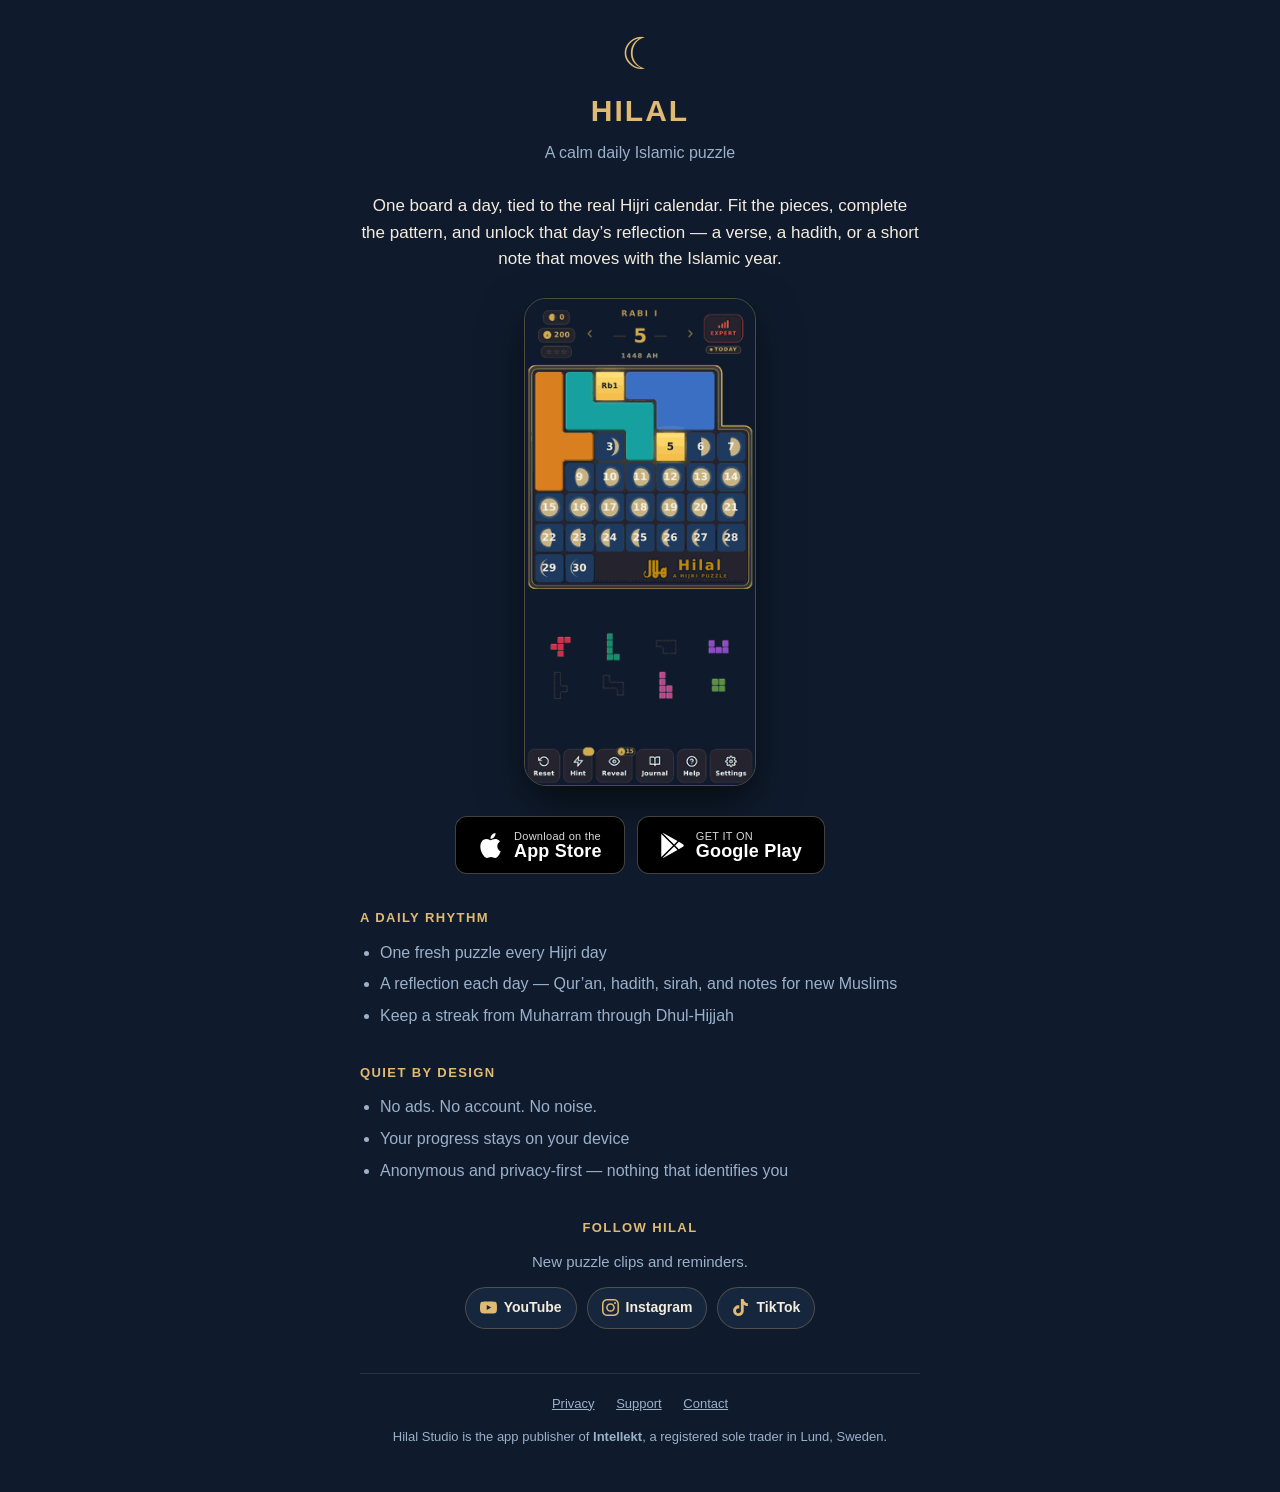
==== index.html @ 3b4bfe6d "analytics: page snippet + tracked short links" ====
<!doctype html>
<!-- Hilal Studio · intro v3 -->
<html lang="en">
<head>
<meta charset="utf-8" />
<meta name="viewport" content="width=device-width, initial-scale=1, viewport-fit=cover" />
<title>Hilal Studio — a calm daily Islamic puzzle</title>
<meta name="description" content="Hilal Studio makes Hilal, a calm daily Hijri-date puzzle. Solve the board, unlock the day's reflection." />
<link rel="canonical" href="https://hilalstudio.github.io/" />
<meta property="og:title" content="Hilal Studio" />
<meta property="og:description" content="Hilal — a calm daily Hijri-date puzzle. Solve the board, unlock the day's reflection." />
<meta property="og:url" content="https://hilalstudio.github.io/" />
<meta property="og:type" content="website" />
<style>
  :root {
    --bg:#0F1B2D; --card:#16263d; --gold:#E0B973;
    --text:#F4ECDD; --dim:#9bb0c9; --line:rgba(224,185,115,.28);
  }
  * { box-sizing:border-box; }
  html,body { margin:0; }
  body {
    background:var(--bg); color:var(--text);
    font-family:-apple-system,BlinkMacSystemFont,"Segoe UI",Roboto,sans-serif;
    -webkit-font-smoothing:antialiased; line-height:1.55;
    display:flex; flex-direction:column; min-height:100vh; padding:32px 20px;
  }
  main { max-width:560px; margin:0 auto; width:100%; flex:1; }

  header { text-align:center; margin-bottom:28px; }
  .moon { font-size:44px; color:var(--gold); line-height:1; }
  h1 { font-size:30px; letter-spacing:2px; margin:12px 0 6px; color:var(--gold); font-weight:700; }
  .tag { color:var(--dim); margin:0; font-size:16px; }

  .lede { font-size:17px; margin:0 0 26px; text-align:center; }

  .demo {
    width:232px; height:auto; display:block; margin:0 auto 30px;
    border-radius:22px; border:1px solid rgba(224,185,115,.3);
    box-shadow:0 18px 44px rgba(0,0,0,.55);
  }

  h2 { font-size:13px; letter-spacing:1.4px; text-transform:uppercase; color:var(--gold);
       margin:34px 0 12px; font-weight:700; }
  ul { margin:0; padding-left:20px; color:var(--dim); }
  li { margin-bottom:7px; }

  /* Store badges — official-badge style, content-width, centred. */
  .badges { display:flex; flex-direction:column; align-items:center; gap:12px; margin:6px 0 4px; }
  a.badge {
    display:inline-flex; align-items:center; gap:11px; height:58px; padding:0 22px;
    background:#000; color:#fff; text-decoration:none; text-align:left;
    border:1px solid rgba(244,236,221,.28); border-radius:12px;
  }
  a.badge:hover { filter:brightness(1.12); }
  a.badge svg { width:25px; height:25px; flex:none; fill:#fff; }
  a.badge .lines { display:flex; flex-direction:column; line-height:1.1; }
  a.badge .pre { font-size:11px; letter-spacing:.3px; opacity:.85; }
  a.badge .store { font-size:18px; font-weight:700; letter-spacing:.2px; white-space:nowrap; }

  /* Follow row — same pills as /get. */
  .follow { text-align:center; }
  .follow p { color:var(--dim); font-size:15px; margin:0 0 14px; }
  .social { display:flex; justify-content:center; gap:10px; flex-wrap:wrap; }
  .social a {
    display:inline-flex; align-items:center; gap:7px; padding:9px 14px; border-radius:999px;
    color:var(--text); text-decoration:none; font-size:14px; font-weight:600;
    background:var(--card); border:1px solid var(--line);
  }
  .social a:hover { border-color:var(--gold); }
  .social svg { width:17px; height:17px; fill:var(--gold); flex:none; }

  footer {
    max-width:560px; margin:44px auto 0; width:100%;
    border-top:1px solid rgba(255,255,255,.09); padding-top:20px;
    color:var(--dim); font-size:13px; text-align:center;
  }
  footer a { color:var(--dim); }
  footer nav { margin-bottom:12px; }
  footer nav a { margin:0 9px; white-space:nowrap; }

  @media (min-width:600px) {
    .badges { flex-direction:row; justify-content:center; }
  }
</style>
</head>
<body>
<main>
  <header>
    <div class="moon">&#9790;</div>
    <h1>HILAL</h1>
    <p class="tag">A calm daily Islamic puzzle</p>
  </header>

  <p class="lede">
    One board a day, tied to the real Hijri calendar. Fit the pieces, complete the pattern,
    and unlock that day&rsquo;s reflection &mdash; a verse, a hadith, or a short note that
    moves with the Islamic year.
  </p>

  <img class="demo" src="/get/hilal-play.gif" alt="Solving a Hilal puzzle — jewel-coloured pieces fill the Hijri calendar, ending on the day's reflection." width="232" />

  <div class="badges">
    <a class="badge" href="https://apps.apple.com/app/id6777826022">
      <svg viewBox="0 0 24 24" aria-hidden="true"><path d="M12.152 6.896c-.948 0-2.415-1.078-3.96-1.04-2.04.027-3.91 1.183-4.961 3.014-2.117 3.675-.546 9.103 1.519 12.09 1.013 1.454 2.208 3.09 3.792 3.03 1.52-.065 2.09-.987 3.935-.987 1.831 0 2.35.987 3.96.948 1.637-.026 2.676-1.48 3.676-2.948 1.156-1.688 1.636-3.325 1.662-3.415-.039-.013-3.182-1.221-3.22-4.857-.026-3.04 2.48-4.494 2.597-4.559-1.429-2.09-3.623-2.324-4.39-2.376-2-.156-3.675 1.09-4.61 1.09zM15.53 3.83c.843-1.012 1.4-2.427 1.245-3.83-1.207.052-2.662.805-3.532 1.818-.78.896-1.454 2.338-1.273 3.714 1.338.104 2.715-.688 3.559-1.701"/></svg>
      <span class="lines"><span class="pre">Download on the</span><span class="store">App Store</span></span>
    </a>
    <a class="badge" href="https://play.google.com/store/apps/details?id=com.puzzle.hijri.hilal">
      <svg viewBox="0 0 24 24" aria-hidden="true"><path d="M22.018 13.298l-3.919 2.218-3.515-3.493 3.543-3.521 3.891 2.202a1.49 1.49 0 0 1 0 2.594zM1.337.924a1.486 1.486 0 0 0-.112.568v21.017c0 .217.045.419.124.6l11.155-11.087L1.337.924zm12.207 10.065l3.258-3.238L3.45.195a1.466 1.466 0 0 0-.946-.179l11.04 10.973zm0 2.067l-11 10.933c.298.036.612-.016.906-.183l13.324-7.54-3.23-3.21z"/></svg>
      <span class="lines"><span class="pre">GET IT ON</span><span class="store">Google Play</span></span>
    </a>
  </div>

  <h2>A daily rhythm</h2>
  <ul>
    <li>One fresh puzzle every Hijri day</li>
    <li>A reflection each day &mdash; Qur&rsquo;an, hadith, sirah, and notes for new Muslims</li>
    <li>Keep a streak from Muharram through Dhul-Hijjah</li>
  </ul>

  <h2>Quiet by design</h2>
  <ul>
    <li>No ads. No account. No noise.</li>
    <li>Your progress stays on your device</li>
    <li>Anonymous and privacy-first &mdash; nothing that identifies you</li>
  </ul>
<section class="follow">
    <h2>Follow Hilal</h2>
    <p>New puzzle clips and reminders.</p>
    <div class="social">
      <a href="https://www.youtube.com/@hilalpuzzle" target="_blank" rel="noopener"><svg viewBox="0 0 24 24" aria-hidden="true"><path d="M23.498 6.186a3.016 3.016 0 0 0-2.122-2.136C19.505 3.545 12 3.545 12 3.545s-7.505 0-9.377.505A3.017 3.017 0 0 0 .502 6.186C0 8.07 0 12 0 12s0 3.93.502 5.814a3.016 3.016 0 0 0 2.122 2.136c1.871.505 9.376.505 9.376.505s7.505 0 9.377-.505a3.015 3.015 0 0 0 2.122-2.136C24 15.93 24 12 24 12s0-3.93-.502-5.814zM9.545 15.568V8.432L15.818 12l-6.273 3.568z"/></svg>YouTube</a>
      <a href="https://www.instagram.com/hilalpuzzle/" target="_blank" rel="noopener"><svg viewBox="0 0 24 24" aria-hidden="true"><path d="M7.0301.084c-1.2768.0602-2.1487.264-2.911.5634-.7888.3075-1.4575.72-2.1228 1.3877-.6652.6677-1.075 1.3368-1.3802 2.127-.2954.7638-.4956 1.6365-.552 2.914-.0564 1.2775-.0689 1.6882-.0626 4.947.0062 3.2586.0206 3.6671.0825 4.9473.061 1.2765.264 2.1482.5635 2.9107.308.7889.72 1.4573 1.388 2.1228.6679.6655 1.3365 1.0743 2.1285 1.38.7632.295 1.6361.4961 2.9134.552 1.2773.056 1.6884.069 4.9462.0627 3.2578-.0062 3.668-.0207 4.9478-.0814 1.28-.0607 2.147-.2652 2.9098-.5633.7889-.3086 1.4578-.72 2.1228-1.3881.665-.6682 1.0745-1.3378 1.3795-2.1284.2957-.7632.4966-1.636.552-2.9124.056-1.2809.0692-1.6898.063-4.948-.0063-3.2583-.021-3.6668-.0817-4.9465-.0607-1.2797-.264-2.1487-.5633-2.9117-.3084-.7889-.72-1.4568-1.3876-2.1228C21.2982 1.33 20.628.9208 19.8378.6165 19.074.321 18.2017.1197 16.9244.0645 15.6471.0093 15.236-.005 11.977.0014 8.718.0076 8.31.0215 7.0301.0839m.1402 21.6932c-1.17-.0509-1.8053-.2453-2.2287-.408-.5606-.216-.96-.4771-1.3819-.895-.422-.4178-.6811-.8186-.9-1.378-.1644-.4234-.3624-1.058-.4171-2.228-.0595-1.2645-.072-1.6442-.079-4.848-.007-3.2037.0053-3.583.0607-4.848.05-1.169.2456-1.805.408-2.2282.216-.5613.4762-.96.895-1.3816.4188-.4217.8184-.6814 1.3783-.9003.423-.1651 1.0575-.3614 2.227-.4171 1.2655-.06 1.6447-.072 4.848-.079 3.2033-.007 3.5835.005 4.8495.0608 1.169.0508 1.8053.2445 2.228.408.5608.216.96.4754 1.3816.895.4217.4194.6816.8176.9005 1.3787.1653.4217.3617 1.056.4169 2.2263.0602 1.2655.0739 1.645.0796 4.848.0058 3.203-.0055 3.5834-.061 4.848-.051 1.17-.245 1.8055-.408 2.2294-.216.5604-.4763.96-.8954 1.3814-.419.4215-.8181.6811-1.3783.9-.4224.1649-1.0577.3617-2.2262.4174-1.2656.0595-1.6448.072-4.8493.079-3.2045.007-3.5825-.006-4.848-.0608M16.953 5.5864A1.44 1.44 0 1 0 18.39 4.144a1.44 1.44 0 0 0-1.437 1.4424M5.8385 12.012c.0067 3.4032 2.7706 6.1557 6.173 6.1493 3.4026-.0065 6.157-2.7701 6.1506-6.1733-.0065-3.4032-2.771-6.1565-6.174-6.1498-3.403.0067-6.156 2.771-6.1496 6.1738M8 12.0077a4 4 0 1 1 4.008 3.9921A3.9996 3.9996 0 0 1 8 12.0077"/></svg>Instagram</a>
      <a href="https://www.tiktok.com/@hilalpuzzle" target="_blank" rel="noopener"><svg viewBox="0 0 24 24" aria-hidden="true"><path d="M12.525.02c1.31-.02 2.61-.01 3.91-.02.08 1.53.63 3.09 1.75 4.17 1.12 1.11 2.7 1.62 4.24 1.79v4.03c-1.44-.05-2.89-.35-4.2-.97-.57-.26-1.1-.59-1.62-.93-.01 2.92.01 5.84-.02 8.75-.08 1.4-.54 2.79-1.35 3.94-1.31 1.92-3.58 3.17-5.91 3.21-1.43.08-2.86-.31-4.08-1.03-2.02-1.19-3.44-3.37-3.65-5.71-.02-.5-.03-1-.01-1.49.18-1.9 1.12-3.72 2.58-4.96 1.66-1.44 3.98-2.13 6.15-1.72.02 1.48-.04 2.96-.04 4.44-.99-.32-2.15-.23-3.02.37-.63.41-1.11 1.04-1.36 1.75-.21.51-.15 1.07-.14 1.61.24 1.64 1.82 3.02 3.5 2.87 1.12-.01 2.19-.66 2.77-1.61.19-.33.4-.67.41-1.06.1-1.79.06-3.57.07-5.36.01-4.03-.01-8.05.02-12.07z"/></svg>TikTok</a>
    </div>
  </section>
</main>

<footer>
  <nav>
    <a href="/hilal-privacy/">Privacy</a>
    <a href="/hilal-privacy/support.html">Support</a>
    <a href="mailto:hilalhjiri@gmail.com">Contact</a>
  </nav>
  <p>
    Hilal Studio is the app publisher of <strong>Intellekt</strong>, a registered sole
    trader in Lund, Sweden.
  </p>
</footer>

<!-- hilal-analytics:start -->
<script>
(function () {
  // Analytics must never break the page, so every step swallows its own errors.
  var PAGE = "root", URL = "https://hilal-api.smaverk.com/p", src = "";
  try { src = (new URLSearchParams(location.search).get("src") || "").toLowerCase().replace(/[^a-z0-9-]/g, "").slice(0, 16); } catch (e) {}
  window.hilalSrc = src || "direct";
  // fetch+keepalive first: Brave Shields drops third-party sendBeacon ("ping")
  // requests. A string body is text/plain, so there is no CORS preflight.
  window.hilalPing = function (ev) {
    var body = JSON.stringify({ e: ev, p: PAGE, s: window.hilalSrc });
    try {
      if (typeof fetch === "function") { fetch(URL, { method: "POST", body: body, keepalive: true }).catch(function () {}); return; }
      if (navigator.sendBeacon) navigator.sendBeacon(URL, body);
    } catch (e) {}
  };
  var key = "hilal-visit-" + PAGE, seen = null;
  try { seen = sessionStorage.getItem(key); sessionStorage.setItem(key, "1"); } catch (e) {}
  if (!seen) window.hilalPing("visit");
  document.addEventListener("click", function (e) {
    var a = e.target && e.target.closest ? e.target.closest("a[href]") : null;
    if (!a) return;
    if (/apps\.apple\.com/.test(a.href)) window.hilalPing("install_ios");
    else if (/play\.google\.com/.test(a.href)) window.hilalPing("install_android");
    else if (/youtube\.com\/@hilalpuzzle/.test(a.href)) window.hilalPing("follow_yt");
    else if (/instagram\.com\/hilalpuzzle/.test(a.href)) window.hilalPing("follow_ig");
    else if (/tiktok\.com\/@hilalpuzzle/.test(a.href)) window.hilalPing("follow_tt");
  }, true);
})();
</script>
<script defer src="https://static.cloudflareinsights.com/beacon.min.js" data-cf-beacon='{"token": "a94e246fe4d14e89b63988ab3d91dddc"}'></script>
<!-- hilal-analytics:end -->
</body>
</html>
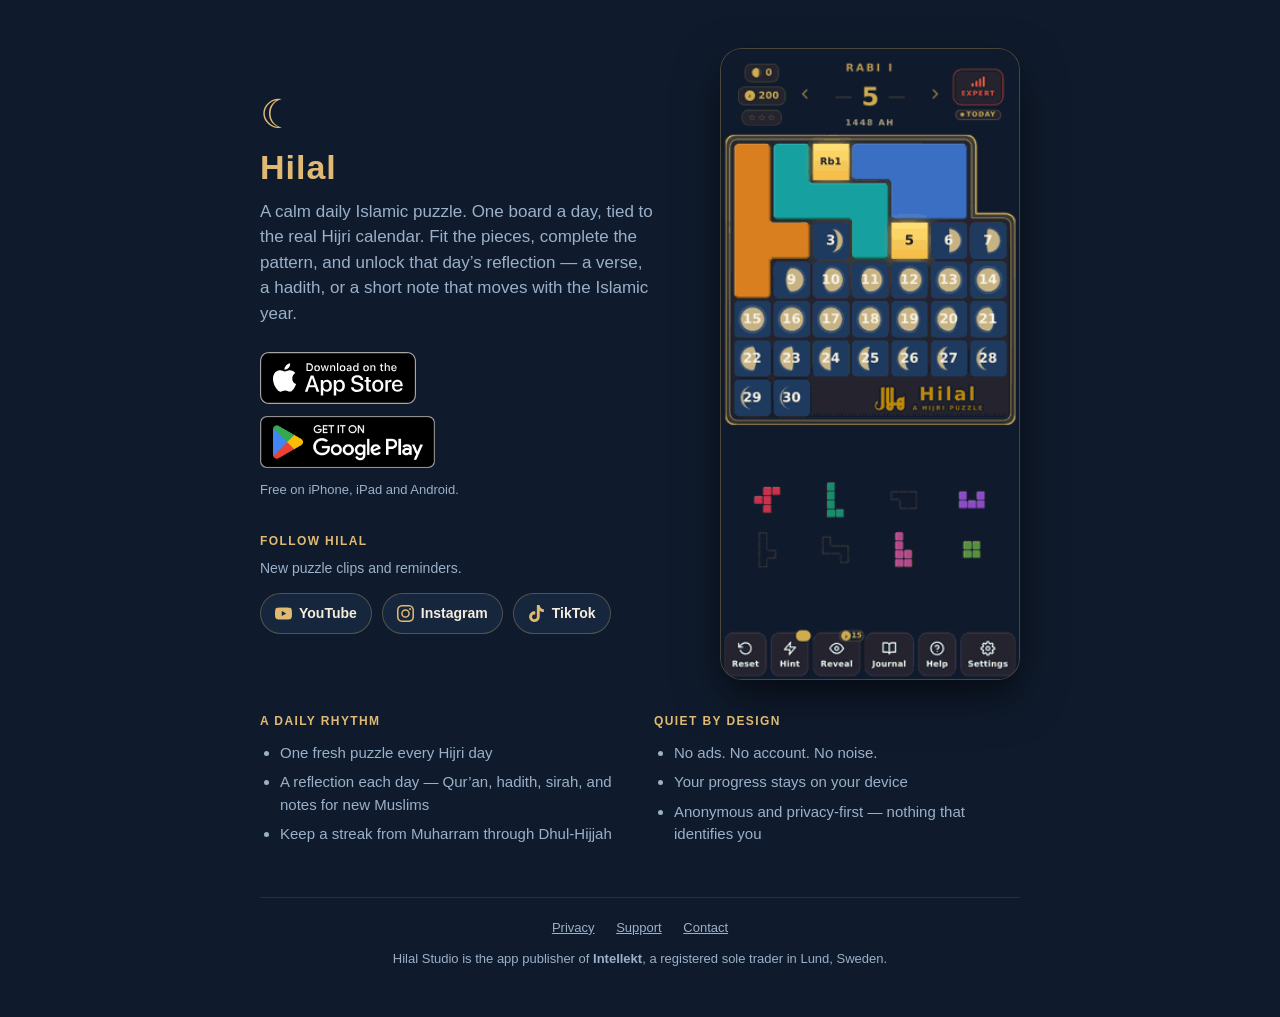
==== commit 90c2f0ba: "site: analytics snippet, search and share tags, robots.txt, sitemap, tracked short links" ====
--- a/index.html
+++ b/index.html
@@ -4,126 +4,67 @@
 <head>
 <meta charset="utf-8" />
 <meta name="viewport" content="width=device-width, initial-scale=1, viewport-fit=cover" />
-<title>Hilal Studio — a calm daily Islamic puzzle</title>
-<meta name="description" content="Hilal Studio makes Hilal, a calm daily Hijri-date puzzle. Solve the board, unlock the day's reflection." />
+<link rel="icon" href="/favicon.ico" sizes="any" />
+<link rel="icon" type="image/png" sizes="192x192" href="/icon-192.png" />
+<link rel="apple-touch-icon" href="/apple-touch-icon.png" />
+<title>Hilal: a daily Islamic calendar puzzle · Hilal Studio</title>
+<link rel="stylesheet" href="/hilal.css?v=3133e721de" />
+<!-- hilal-seo:start -->
+<meta name="google-site-verification" content="jiukaeQ7TKQc0-YEeKS0uz61TJETbtvnB2AgdEInwXY" />
+<meta name="description" content="A free daily puzzle about the Islamic (Hijri) calendar. Place the pieces so only today's Hijri date stays uncovered. Play in your browser or get the app." />
 <link rel="canonical" href="https://hilalstudio.github.io/" />
-<meta property="og:title" content="Hilal Studio" />
-<meta property="og:description" content="Hilal — a calm daily Hijri-date puzzle. Solve the board, unlock the day's reflection." />
+<meta property="og:type" content="website" />
+<meta property="og:site_name" content="Hilal Studio" />
+<meta property="og:title" content="Hilal: a daily Islamic calendar puzzle · Hilal Studio" />
+<meta property="og:description" content="A free daily puzzle about the Islamic (Hijri) calendar. Place the pieces so only today's Hijri date stays uncovered. Play in your browser or get the app." />
 <meta property="og:url" content="https://hilalstudio.github.io/" />
-<meta property="og:type" content="website" />
-<style>
-  :root {
-    --bg:#0F1B2D; --card:#16263d; --gold:#E0B973;
-    --text:#F4ECDD; --dim:#9bb0c9; --line:rgba(224,185,115,.28);
-  }
-  * { box-sizing:border-box; }
-  html,body { margin:0; }
-  body {
-    background:var(--bg); color:var(--text);
-    font-family:-apple-system,BlinkMacSystemFont,"Segoe UI",Roboto,sans-serif;
-    -webkit-font-smoothing:antialiased; line-height:1.55;
-    display:flex; flex-direction:column; min-height:100vh; padding:32px 20px;
-  }
-  main { max-width:560px; margin:0 auto; width:100%; flex:1; }
-
-  header { text-align:center; margin-bottom:28px; }
-  .moon { font-size:44px; color:var(--gold); line-height:1; }
-  h1 { font-size:30px; letter-spacing:2px; margin:12px 0 6px; color:var(--gold); font-weight:700; }
-  .tag { color:var(--dim); margin:0; font-size:16px; }
-
-  .lede { font-size:17px; margin:0 0 26px; text-align:center; }
-
-  .demo {
-    width:232px; height:auto; display:block; margin:0 auto 30px;
-    border-radius:22px; border:1px solid rgba(224,185,115,.3);
-    box-shadow:0 18px 44px rgba(0,0,0,.55);
-  }
-
-  h2 { font-size:13px; letter-spacing:1.4px; text-transform:uppercase; color:var(--gold);
-       margin:34px 0 12px; font-weight:700; }
-  ul { margin:0; padding-left:20px; color:var(--dim); }
-  li { margin-bottom:7px; }
-
-  /* Store badges — official-badge style, content-width, centred. */
-  .badges { display:flex; flex-direction:column; align-items:center; gap:12px; margin:6px 0 4px; }
-  a.badge {
-    display:inline-flex; align-items:center; gap:11px; height:58px; padding:0 22px;
-    background:#000; color:#fff; text-decoration:none; text-align:left;
-    border:1px solid rgba(244,236,221,.28); border-radius:12px;
-  }
-  a.badge:hover { filter:brightness(1.12); }
-  a.badge svg { width:25px; height:25px; flex:none; fill:#fff; }
-  a.badge .lines { display:flex; flex-direction:column; line-height:1.1; }
-  a.badge .pre { font-size:11px; letter-spacing:.3px; opacity:.85; }
-  a.badge .store { font-size:18px; font-weight:700; letter-spacing:.2px; white-space:nowrap; }
-
-  /* Follow row — same pills as /get. */
-  .follow { text-align:center; }
-  .follow p { color:var(--dim); font-size:15px; margin:0 0 14px; }
-  .social { display:flex; justify-content:center; gap:10px; flex-wrap:wrap; }
-  .social a {
-    display:inline-flex; align-items:center; gap:7px; padding:9px 14px; border-radius:999px;
-    color:var(--text); text-decoration:none; font-size:14px; font-weight:600;
-    background:var(--card); border:1px solid var(--line);
-  }
-  .social a:hover { border-color:var(--gold); }
-  .social svg { width:17px; height:17px; fill:var(--gold); flex:none; }
-
-  footer {
-    max-width:560px; margin:44px auto 0; width:100%;
-    border-top:1px solid rgba(255,255,255,.09); padding-top:20px;
-    color:var(--dim); font-size:13px; text-align:center;
-  }
-  footer a { color:var(--dim); }
-  footer nav { margin-bottom:12px; }
-  footer nav a { margin:0 9px; white-space:nowrap; }
-
-  @media (min-width:600px) {
-    .badges { flex-direction:row; justify-content:center; }
-  }
-</style>
+<meta property="og:image" content="https://hilalstudio.github.io/og.jpg" />
+<meta property="og:image:width" content="1024" /><meta property="og:image:height" content="500" />
+<meta name="twitter:card" content="summary_large_image" />
+<script type="application/ld+json">{"@context":"https://schema.org","@type":"WebSite","name":"Hilal Studio","url":"https://hilalstudio.github.io/"}</script>
+<script type="application/ld+json">{"@context":"https://schema.org","@type":"Organization","name":"Hilal Studio","url":"https://hilalstudio.github.io/","logo":"https://hilalstudio.github.io/icon-192.png","sameAs":["https://www.youtube.com/@hilalpuzzle","https://www.instagram.com/hilalpuzzle/","https://www.tiktok.com/@hilalpuzzle"]}</script>
+<script type="application/ld+json">{"@context":"https://schema.org","@type":"MobileApplication","name":"Hilal","operatingSystem":"iOS, Android","applicationCategory":"GameApplication","offers":{"@type":"Offer","price":"0","priceCurrency":"USD"},"installUrl":["https://apps.apple.com/app/id6777826022","https://play.google.com/store/apps/details?id=com.puzzle.hijri.hilal"],"publisher":{"@type":"Organization","name":"Hilal Studio"}}</script>
+<!-- hilal-seo:end -->
 </head>
 <body>
-<main>
-  <header>
-    <div class="moon">&#9790;</div>
-    <h1>HILAL</h1>
-    <p class="tag">A calm daily Islamic puzzle</p>
-  </header>
+<div class="wrap">
+  <section class="intro">
+    <div class="mark" aria-hidden="true">&#9790;</div>
+    <h1>Hilal</h1>
+    <p class="lede">A calm daily Islamic puzzle. One board a day, tied to the real Hijri calendar. Fit the pieces,
+      complete the pattern, and unlock that day&rsquo;s reflection &mdash; a verse, a hadith, or a short note that
+      moves with the Islamic year.</p>
+    <div class="badges">
+      <a href="https://apps.apple.com/app/id6777826022"><img src="/get/media/app-store-badge.svg" alt="Download on the App Store" width="175" height="52" /></a>
+      <a href="https://play.google.com/store/apps/details?id=com.puzzle.hijri.hilal"><img src="/get/media/google-play-badge.png" alt="Get it on Google Play" width="175" height="52" /></a>
+    </div>
+    <p class="free">Free on iPhone, iPad and Android.</p>
+  </section>
 
-  <p class="lede">
-    One board a day, tied to the real Hijri calendar. Fit the pieces, complete the pattern,
-    and unlock that day&rsquo;s reflection &mdash; a verse, a hadith, or a short note that
-    moves with the Islamic year.
-  </p>
+  <section class="hero">
+    <img src="/get/hilal-play.gif" alt="Solving a Hilal puzzle — jewel-coloured pieces fill the Hijri calendar, ending on the day&rsquo;s reflection." width="236" />
+  </section>
 
-  <img class="demo" src="/get/hilal-play.gif" alt="Solving a Hilal puzzle — jewel-coloured pieces fill the Hijri calendar, ending on the day's reflection." width="232" />
-
-  <div class="badges">
-    <a class="badge" href="https://apps.apple.com/app/id6777826022">
-      <svg viewBox="0 0 24 24" aria-hidden="true"><path d="M12.152 6.896c-.948 0-2.415-1.078-3.96-1.04-2.04.027-3.91 1.183-4.961 3.014-2.117 3.675-.546 9.103 1.519 12.09 1.013 1.454 2.208 3.09 3.792 3.03 1.52-.065 2.09-.987 3.935-.987 1.831 0 2.35.987 3.96.948 1.637-.026 2.676-1.48 3.676-2.948 1.156-1.688 1.636-3.325 1.662-3.415-.039-.013-3.182-1.221-3.22-4.857-.026-3.04 2.48-4.494 2.597-4.559-1.429-2.09-3.623-2.324-4.39-2.376-2-.156-3.675 1.09-4.61 1.09zM15.53 3.83c.843-1.012 1.4-2.427 1.245-3.83-1.207.052-2.662.805-3.532 1.818-.78.896-1.454 2.338-1.273 3.714 1.338.104 2.715-.688 3.559-1.701"/></svg>
-      <span class="lines"><span class="pre">Download on the</span><span class="store">App Store</span></span>
-    </a>
-    <a class="badge" href="https://play.google.com/store/apps/details?id=com.puzzle.hijri.hilal">
-      <svg viewBox="0 0 24 24" aria-hidden="true"><path d="M22.018 13.298l-3.919 2.218-3.515-3.493 3.543-3.521 3.891 2.202a1.49 1.49 0 0 1 0 2.594zM1.337.924a1.486 1.486 0 0 0-.112.568v21.017c0 .217.045.419.124.6l11.155-11.087L1.337.924zm12.207 10.065l3.258-3.238L3.45.195a1.466 1.466 0 0 0-.946-.179l11.04 10.973zm0 2.067l-11 10.933c.298.036.612-.016.906-.183l13.324-7.54-3.23-3.21z"/></svg>
-      <span class="lines"><span class="pre">GET IT ON</span><span class="store">Google Play</span></span>
-    </a>
-  </div>
-
+  <section class="more points">
+    <div>
   <h2>A daily rhythm</h2>
   <ul>
     <li>One fresh puzzle every Hijri day</li>
     <li>A reflection each day &mdash; Qur&rsquo;an, hadith, sirah, and notes for new Muslims</li>
     <li>Keep a streak from Muharram through Dhul-Hijjah</li>
   </ul>
-
+    </div>
+    <div>
   <h2>Quiet by design</h2>
   <ul>
     <li>No ads. No account. No noise.</li>
     <li>Your progress stays on your device</li>
     <li>Anonymous and privacy-first &mdash; nothing that identifies you</li>
   </ul>
-<section class="follow">
+    </div>
+  </section>
+
+  <section class="follow">
     <h2>Follow Hilal</h2>
     <p>New puzzle clips and reminders.</p>
     <div class="social">
@@ -132,7 +73,7 @@
       <a href="https://www.tiktok.com/@hilalpuzzle" target="_blank" rel="noopener"><svg viewBox="0 0 24 24" aria-hidden="true"><path d="M12.525.02c1.31-.02 2.61-.01 3.91-.02.08 1.53.63 3.09 1.75 4.17 1.12 1.11 2.7 1.62 4.24 1.79v4.03c-1.44-.05-2.89-.35-4.2-.97-.57-.26-1.1-.59-1.62-.93-.01 2.92.01 5.84-.02 8.75-.08 1.4-.54 2.79-1.35 3.94-1.31 1.92-3.58 3.17-5.91 3.21-1.43.08-2.86-.31-4.08-1.03-2.02-1.19-3.44-3.37-3.65-5.71-.02-.5-.03-1-.01-1.49.18-1.9 1.12-3.72 2.58-4.96 1.66-1.44 3.98-2.13 6.15-1.72.02 1.48-.04 2.96-.04 4.44-.99-.32-2.15-.23-3.02.37-.63.41-1.11 1.04-1.36 1.75-.21.51-.15 1.07-.14 1.61.24 1.64 1.82 3.02 3.5 2.87 1.12-.01 2.19-.66 2.77-1.61.19-.33.4-.67.41-1.06.1-1.79.06-3.57.07-5.36.01-4.03-.01-8.05.02-12.07z"/></svg>TikTok</a>
     </div>
   </section>
-</main>
+</div>
 
 <footer>
   <nav>
--- a/hilal.css
+++ b/hilal.css
@@ -0,0 +1,132 @@
+/* hilal.css: the ONE stylesheet for the static pages of hilalstudio.github.io.
+ *
+ *   /      ← marketing/site/index.html
+ *   /get/  ← marketing/install-redirect/index.html
+ *
+ * Both pages link /hilal.css and carry no <style> of their own; every design
+ * change (colours, type, badges, layout, footer) goes here so the pages cannot
+ * drift apart again. analytics/publish-site.ts copies it to the site root and
+ * versions the link; analytics/site-design.test.ts fails if a page stops
+ * linking it or redefines a token. /play is the Expo build and has its own UI.
+ *
+ * Layout (the /get showcase design, 2026-09-28): phone = one centred column,
+ * intro + store badges first, then the hero clip, more, follow, footer.
+ * Desktop ≥ 880px = intro + badges + follow on the left, hero on the right,
+ * "more" full width underneath.
+ */
+:root {
+  --bg: #0F1B2D;
+  --card: #16263d;
+  --gold: #E0B973;
+  --text: #F4ECDD;
+  --dim: #9bb0c9;
+  --line: rgba(224, 185, 115, .3);
+  --rule: rgba(255, 255, 255, .09);
+  --media-bg: #0a1422;
+  --font: -apple-system, BlinkMacSystemFont, "Segoe UI", Roboto, sans-serif;
+  --radius-media: 22px;
+  --radius-clip: 12px;
+  --badge-h: 52px;
+  --col: 340px;
+  --col-wide: 760px;
+  /* The brand is night-sky navy and gold in both OS modes. */
+  color-scheme: dark;
+}
+
+* { box-sizing: border-box; }
+html, body { margin: 0; min-height: 100%; }
+body {
+  background: var(--bg); color: var(--text);
+  font-family: var(--font); line-height: 1.5;
+  min-height: 100vh; padding: 28px 16px 36px;
+  text-align: center; -webkit-font-smoothing: antialiased;
+  overflow-wrap: break-word;
+}
+
+.wrap {
+  max-width: var(--col); margin: 0 auto;
+  display: grid; grid-template-columns: 100%;
+  grid-template-areas: "intro" "hero" "more" "follow";
+}
+.intro { grid-area: intro; }
+.hero { grid-area: hero; }
+.more { grid-area: more; }
+.follow { grid-area: follow; }
+
+/* Brand header: crescent mark, wordmark, lede. */
+.mark { font-size: 34px; line-height: 1; color: var(--gold); margin: 0 0 8px; }
+h1 { font-size: 24px; letter-spacing: 1px; margin: 0 0 6px; color: var(--gold); }
+.lede { color: var(--dim); margin: 0 0 20px; font-size: 15px; }
+
+/* Official store badge artwork, equal heights. */
+.badges { display: flex; flex-direction: column; align-items: center; gap: 12px; }
+.badges a { display: block; line-height: 0; border-radius: 9px; }
+.badges img { height: var(--badge-h); width: auto; display: block; }
+.badges a:hover { filter: brightness(1.15); }
+.free, .soon { color: var(--dim); font-size: 13px; }
+.free { margin: 12px 0 0; }
+.soon { margin-top: 6px; }
+
+/* Hero clip or demo: phone-shaped, framed in gold. */
+.hero video, .hero img {
+  display: block; background: var(--media-bg);
+  width: 236px; max-width: 100%; height: auto; margin: 28px auto 0;
+  border-radius: var(--radius-media); border: 1px solid var(--line);
+  box-shadow: 0 18px 44px rgba(0, 0, 0, .55);
+}
+.hero video { aspect-ratio: 9 / 16; }
+
+h2 { font-size: 12px; letter-spacing: 1.4px; text-transform: uppercase; color: var(--gold); margin: 32px 0 12px; font-weight: 700; }
+
+/* "More" on /get: three short clips. */
+.reels { display: grid; grid-template-columns: repeat(3, 1fr); gap: 10px; }
+.reels video { display: block; background: var(--media-bg); width: 100%; aspect-ratio: 9 / 16; height: auto; border-radius: var(--radius-clip); border: 1px solid var(--line); }
+
+/* "More" on /: short point lists. */
+.points { display: grid; gap: 0 28px; text-align: left; }
+.points ul { margin: 0; padding-left: 20px; color: var(--dim); font-size: 15px; }
+.points li { margin-bottom: 7px; }
+.points h2 { text-align: center; }
+
+/* Follow row. */
+.follow p { color: var(--dim); font-size: 14px; margin: -4px 0 14px; }
+.social { display: flex; justify-content: center; gap: 10px; flex-wrap: wrap; }
+.social a {
+  display: inline-flex; align-items: center; gap: 7px; padding: 9px 14px; border-radius: 999px;
+  color: var(--text); text-decoration: none; font-size: 14px; font-weight: 600;
+  background: var(--card); border: 1px solid var(--line);
+}
+.social a:hover { border-color: var(--gold); }
+.social svg { width: 17px; height: 17px; fill: var(--gold); flex: none; }
+
+/* Footer: the same on every page. */
+footer {
+  max-width: var(--col); margin: 44px auto 0;
+  border-top: 1px solid var(--rule); padding-top: 20px;
+  color: var(--dim); font-size: 13px;
+}
+footer a { color: var(--dim); }
+footer nav { margin-bottom: 12px; }
+footer nav a { margin: 0 9px; white-space: nowrap; }
+footer p { margin: 0; }
+
+@media (min-width: 880px) {
+  body { padding: 48px 32px; }
+  .wrap {
+    max-width: var(--col-wide); column-gap: 64px; text-align: left;
+    grid-template-columns: 1fr 300px; grid-template-areas: "intro hero" "follow hero" "more more";
+    align-items: start;
+  }
+  .intro { align-self: end; }
+  .mark { font-size: 40px; }
+  h1 { font-size: 34px; }
+  .lede { font-size: 17px; margin-bottom: 26px; }
+  .badges { align-items: flex-start; }
+  .hero video, .hero img { width: 300px; margin: 0; }
+  .social { justify-content: flex-start; }
+  .more h2 { text-align: center; }
+  .reels { max-width: 520px; margin: 0 auto; gap: 14px; }
+  .points { grid-template-columns: 1fr 1fr; }
+  .points h2 { text-align: left; }
+  footer { max-width: var(--col-wide); }
+}
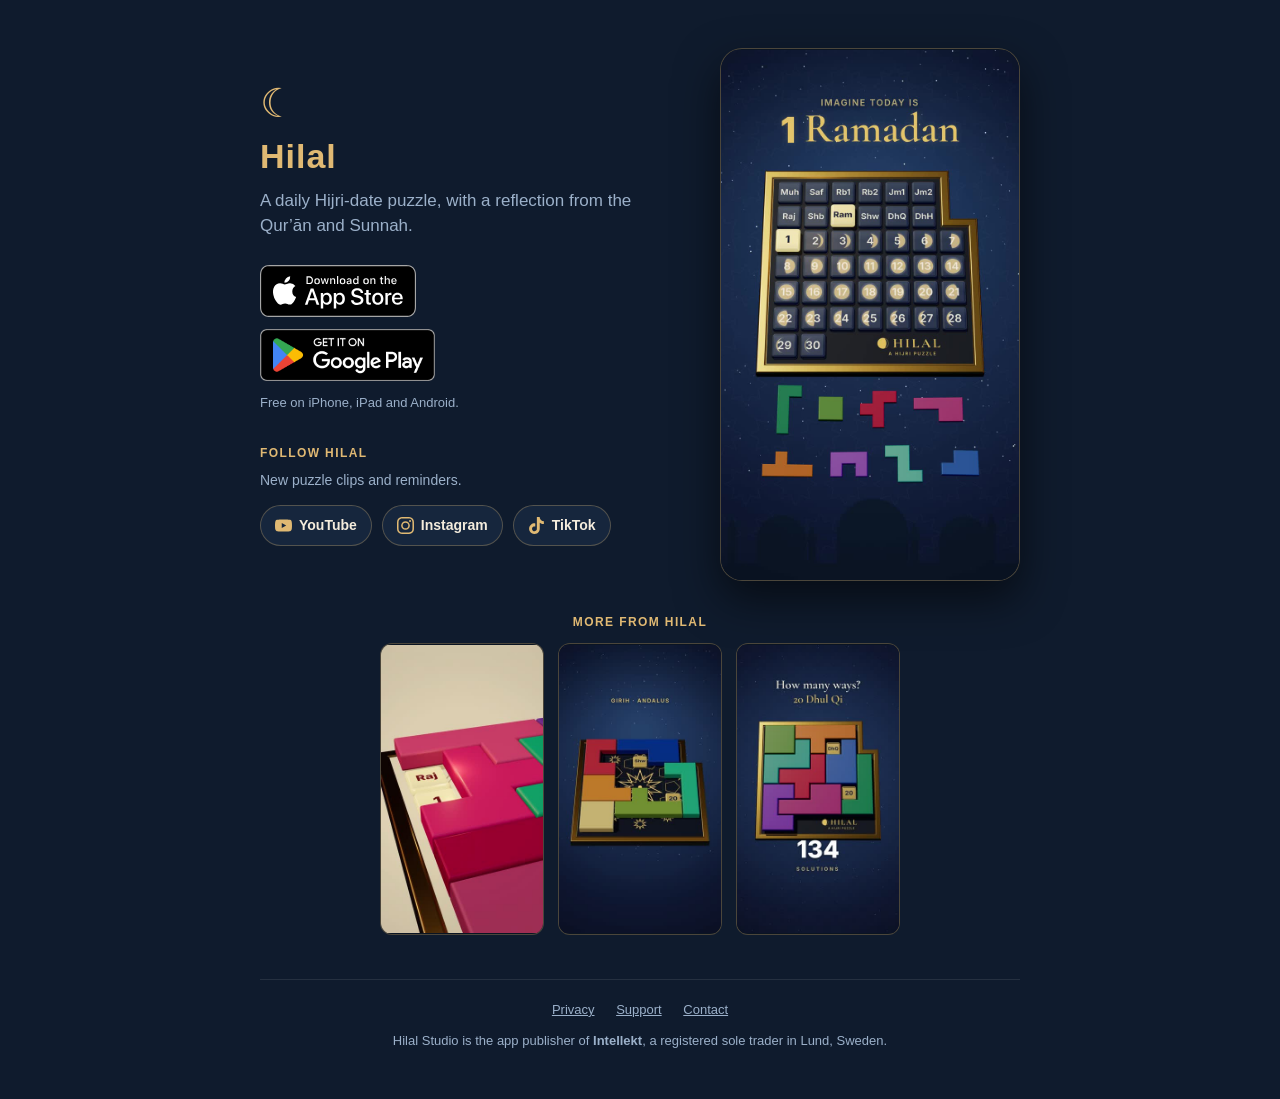
==== commit 2a791103: "site: analytics snippet, search and share tags, robots.txt, sitemap, tracked short links" ====
--- a/index.html
+++ b/index.html
@@ -1,5 +1,5 @@
 <!doctype html>
-<!-- Hilal Studio · intro v3 -->
+<!-- Hilal get-link · store badges first, then the showcase reel, more clips, follow row -->
 <html lang="en">
 <head>
 <meta charset="utf-8" />
@@ -27,53 +27,43 @@
 <!-- hilal-seo:end -->
 </head>
 <body>
-<div class="wrap">
-  <section class="intro">
-    <div class="mark" aria-hidden="true">&#9790;</div>
-    <h1>Hilal</h1>
-    <p class="lede">A calm daily Islamic puzzle. One board a day, tied to the real Hijri calendar. Fit the pieces,
-      complete the pattern, and unlock that day&rsquo;s reflection &mdash; a verse, a hadith, or a short note that
-      moves with the Islamic year.</p>
-    <div class="badges">
-      <a href="https://apps.apple.com/app/id6777826022"><img src="/get/media/app-store-badge.svg" alt="Download on the App Store" width="175" height="52" /></a>
-      <a href="https://play.google.com/store/apps/details?id=com.puzzle.hijri.hilal"><img src="/get/media/google-play-badge.png" alt="Get it on Google Play" width="175" height="52" /></a>
-    </div>
-    <p class="free">Free on iPhone, iPad and Android.</p>
-  </section>
+  <div class="wrap">
+    <section class="intro">
+      <div class="mark" aria-hidden="true">&#9790;</div>
+      <h1>Hilal</h1>
+      <p class="lede">A daily Hijri-date puzzle, with a reflection from the Qur’ān and Sunnah.</p>
+      <div class="badges" id="badges">
+        <a id="ios" href="https://apps.apple.com/app/id6777826022"><img src="/get/media/app-store-badge.svg" alt="Download on the App Store" width="175" height="52" /></a>
+        <a id="android" href="https://play.google.com/store/apps/details?id=com.puzzle.hijri.hilal"><img src="/get/media/google-play-badge.png" alt="Get it on Google Play" width="175" height="52" /></a>
+        <div class="soon" id="androidSoon" style="display:none">Coming to Google Play soon — grab it on iPhone for now.</div>
+      </div>
+      <p class="free">Free on iPhone, iPad and Android.</p>
+    </section>
 
-  <section class="hero">
-    <img src="/get/hilal-play.gif" alt="Solving a Hilal puzzle — jewel-coloured pieces fill the Hijri calendar, ending on the day&rsquo;s reflection." width="236" />
-  </section>
+    <section class="hero">
+      <video src="/get/media/hilal-showcase.mp4" poster="/get/media/hilal-showcase.jpg" width="236" height="420"
+        autoplay muted loop playsinline preload="auto" aria-label="How Hilal works: place all eight pieces so only today's Hijri date stays uncovered."></video>
+    </section>
 
-  <section class="more points">
-    <div>
-  <h2>A daily rhythm</h2>
-  <ul>
-    <li>One fresh puzzle every Hijri day</li>
-    <li>A reflection each day &mdash; Qur&rsquo;an, hadith, sirah, and notes for new Muslims</li>
-    <li>Keep a streak from Muharram through Dhul-Hijjah</li>
-  </ul>
-    </div>
-    <div>
-  <h2>Quiet by design</h2>
-  <ul>
-    <li>No ads. No account. No noise.</li>
-    <li>Your progress stays on your device</li>
-    <li>Anonymous and privacy-first &mdash; nothing that identifies you</li>
-  </ul>
-    </div>
-  </section>
+    <section class="more">
+      <h2>More from Hilal</h2>
+      <div class="reels">
+        <video class="lazy" data-src="/get/media/reel-snap.mp4" poster="/get/media/reel-snap.jpg" muted loop playsinline preload="none" aria-label="Pieces snapping into place on the board."></video>
+        <video class="lazy" data-src="/get/media/reel-themes.mp4" poster="/get/media/reel-themes.jpg" muted loop playsinline preload="none" aria-label="The same puzzle in four board themes."></video>
+        <video class="lazy" data-src="/get/media/reel-solutions.mp4" poster="/get/media/reel-solutions.jpg" muted loop playsinline preload="none" aria-label="How many ways each date can be solved."></video>
+      </div>
+    </section>
 
-  <section class="follow">
-    <h2>Follow Hilal</h2>
-    <p>New puzzle clips and reminders.</p>
-    <div class="social">
-      <a href="https://www.youtube.com/@hilalpuzzle" target="_blank" rel="noopener"><svg viewBox="0 0 24 24" aria-hidden="true"><path d="M23.498 6.186a3.016 3.016 0 0 0-2.122-2.136C19.505 3.545 12 3.545 12 3.545s-7.505 0-9.377.505A3.017 3.017 0 0 0 .502 6.186C0 8.07 0 12 0 12s0 3.93.502 5.814a3.016 3.016 0 0 0 2.122 2.136c1.871.505 9.376.505 9.376.505s7.505 0 9.377-.505a3.015 3.015 0 0 0 2.122-2.136C24 15.93 24 12 24 12s0-3.93-.502-5.814zM9.545 15.568V8.432L15.818 12l-6.273 3.568z"/></svg>YouTube</a>
-      <a href="https://www.instagram.com/hilalpuzzle/" target="_blank" rel="noopener"><svg viewBox="0 0 24 24" aria-hidden="true"><path d="M7.0301.084c-1.2768.0602-2.1487.264-2.911.5634-.7888.3075-1.4575.72-2.1228 1.3877-.6652.6677-1.075 1.3368-1.3802 2.127-.2954.7638-.4956 1.6365-.552 2.914-.0564 1.2775-.0689 1.6882-.0626 4.947.0062 3.2586.0206 3.6671.0825 4.9473.061 1.2765.264 2.1482.5635 2.9107.308.7889.72 1.4573 1.388 2.1228.6679.6655 1.3365 1.0743 2.1285 1.38.7632.295 1.6361.4961 2.9134.552 1.2773.056 1.6884.069 4.9462.0627 3.2578-.0062 3.668-.0207 4.9478-.0814 1.28-.0607 2.147-.2652 2.9098-.5633.7889-.3086 1.4578-.72 2.1228-1.3881.665-.6682 1.0745-1.3378 1.3795-2.1284.2957-.7632.4966-1.636.552-2.9124.056-1.2809.0692-1.6898.063-4.948-.0063-3.2583-.021-3.6668-.0817-4.9465-.0607-1.2797-.264-2.1487-.5633-2.9117-.3084-.7889-.72-1.4568-1.3876-2.1228C21.2982 1.33 20.628.9208 19.8378.6165 19.074.321 18.2017.1197 16.9244.0645 15.6471.0093 15.236-.005 11.977.0014 8.718.0076 8.31.0215 7.0301.0839m.1402 21.6932c-1.17-.0509-1.8053-.2453-2.2287-.408-.5606-.216-.96-.4771-1.3819-.895-.422-.4178-.6811-.8186-.9-1.378-.1644-.4234-.3624-1.058-.4171-2.228-.0595-1.2645-.072-1.6442-.079-4.848-.007-3.2037.0053-3.583.0607-4.848.05-1.169.2456-1.805.408-2.2282.216-.5613.4762-.96.895-1.3816.4188-.4217.8184-.6814 1.3783-.9003.423-.1651 1.0575-.3614 2.227-.4171 1.2655-.06 1.6447-.072 4.848-.079 3.2033-.007 3.5835.005 4.8495.0608 1.169.0508 1.8053.2445 2.228.408.5608.216.96.4754 1.3816.895.4217.4194.6816.8176.9005 1.3787.1653.4217.3617 1.056.4169 2.2263.0602 1.2655.0739 1.645.0796 4.848.0058 3.203-.0055 3.5834-.061 4.848-.051 1.17-.245 1.8055-.408 2.2294-.216.5604-.4763.96-.8954 1.3814-.419.4215-.8181.6811-1.3783.9-.4224.1649-1.0577.3617-2.2262.4174-1.2656.0595-1.6448.072-4.8493.079-3.2045.007-3.5825-.006-4.848-.0608M16.953 5.5864A1.44 1.44 0 1 0 18.39 4.144a1.44 1.44 0 0 0-1.437 1.4424M5.8385 12.012c.0067 3.4032 2.7706 6.1557 6.173 6.1493 3.4026-.0065 6.157-2.7701 6.1506-6.1733-.0065-3.4032-2.771-6.1565-6.174-6.1498-3.403.0067-6.156 2.771-6.1496 6.1738M8 12.0077a4 4 0 1 1 4.008 3.9921A3.9996 3.9996 0 0 1 8 12.0077"/></svg>Instagram</a>
-      <a href="https://www.tiktok.com/@hilalpuzzle" target="_blank" rel="noopener"><svg viewBox="0 0 24 24" aria-hidden="true"><path d="M12.525.02c1.31-.02 2.61-.01 3.91-.02.08 1.53.63 3.09 1.75 4.17 1.12 1.11 2.7 1.62 4.24 1.79v4.03c-1.44-.05-2.89-.35-4.2-.97-.57-.26-1.1-.59-1.62-.93-.01 2.92.01 5.84-.02 8.75-.08 1.4-.54 2.79-1.35 3.94-1.31 1.92-3.58 3.17-5.91 3.21-1.43.08-2.86-.31-4.08-1.03-2.02-1.19-3.44-3.37-3.65-5.71-.02-.5-.03-1-.01-1.49.18-1.9 1.12-3.72 2.58-4.96 1.66-1.44 3.98-2.13 6.15-1.72.02 1.48-.04 2.96-.04 4.44-.99-.32-2.15-.23-3.02.37-.63.41-1.11 1.04-1.36 1.75-.21.51-.15 1.07-.14 1.61.24 1.64 1.82 3.02 3.5 2.87 1.12-.01 2.19-.66 2.77-1.61.19-.33.4-.67.41-1.06.1-1.79.06-3.57.07-5.36.01-4.03-.01-8.05.02-12.07z"/></svg>TikTok</a>
-    </div>
-  </section>
-</div>
+    <section class="follow">
+      <h2>Follow Hilal</h2>
+      <p>New puzzle clips and reminders.</p>
+      <div class="social">
+        <a href="https://www.youtube.com/@hilalpuzzle" target="_blank" rel="noopener"><svg viewBox="0 0 24 24" aria-hidden="true"><path d="M23.498 6.186a3.016 3.016 0 0 0-2.122-2.136C19.505 3.545 12 3.545 12 3.545s-7.505 0-9.377.505A3.017 3.017 0 0 0 .502 6.186C0 8.07 0 12 0 12s0 3.93.502 5.814a3.016 3.016 0 0 0 2.122 2.136c1.871.505 9.376.505 9.376.505s7.505 0 9.377-.505a3.015 3.015 0 0 0 2.122-2.136C24 15.93 24 12 24 12s0-3.93-.502-5.814zM9.545 15.568V8.432L15.818 12l-6.273 3.568z"/></svg>YouTube</a>
+        <a href="https://www.instagram.com/hilalpuzzle/" target="_blank" rel="noopener"><svg viewBox="0 0 24 24" aria-hidden="true"><path d="M7.0301.084c-1.2768.0602-2.1487.264-2.911.5634-.7888.3075-1.4575.72-2.1228 1.3877-.6652.6677-1.075 1.3368-1.3802 2.127-.2954.7638-.4956 1.6365-.552 2.914-.0564 1.2775-.0689 1.6882-.0626 4.947.0062 3.2586.0206 3.6671.0825 4.9473.061 1.2765.264 2.1482.5635 2.9107.308.7889.72 1.4573 1.388 2.1228.6679.6655 1.3365 1.0743 2.1285 1.38.7632.295 1.6361.4961 2.9134.552 1.2773.056 1.6884.069 4.9462.0627 3.2578-.0062 3.668-.0207 4.9478-.0814 1.28-.0607 2.147-.2652 2.9098-.5633.7889-.3086 1.4578-.72 2.1228-1.3881.665-.6682 1.0745-1.3378 1.3795-2.1284.2957-.7632.4966-1.636.552-2.9124.056-1.2809.0692-1.6898.063-4.948-.0063-3.2583-.021-3.6668-.0817-4.9465-.0607-1.2797-.264-2.1487-.5633-2.9117-.3084-.7889-.72-1.4568-1.3876-2.1228C21.2982 1.33 20.628.9208 19.8378.6165 19.074.321 18.2017.1197 16.9244.0645 15.6471.0093 15.236-.005 11.977.0014 8.718.0076 8.31.0215 7.0301.0839m.1402 21.6932c-1.17-.0509-1.8053-.2453-2.2287-.408-.5606-.216-.96-.4771-1.3819-.895-.422-.4178-.6811-.8186-.9-1.378-.1644-.4234-.3624-1.058-.4171-2.228-.0595-1.2645-.072-1.6442-.079-4.848-.007-3.2037.0053-3.583.0607-4.848.05-1.169.2456-1.805.408-2.2282.216-.5613.4762-.96.895-1.3816.4188-.4217.8184-.6814 1.3783-.9003.423-.1651 1.0575-.3614 2.227-.4171 1.2655-.06 1.6447-.072 4.848-.079 3.2033-.007 3.5835.005 4.8495.0608 1.169.0508 1.8053.2445 2.228.408.5608.216.96.4754 1.3816.895.4217.4194.6816.8176.9005 1.3787.1653.4217.3617 1.056.4169 2.2263.0602 1.2655.0739 1.645.0796 4.848.0058 3.203-.0055 3.5834-.061 4.848-.051 1.17-.245 1.8055-.408 2.2294-.216.5604-.4763.96-.8954 1.3814-.419.4215-.8181.6811-1.3783.9-.4224.1649-1.0577.3617-2.2262.4174-1.2656.0595-1.6448.072-4.8493.079-3.2045.007-3.5825-.006-4.848-.0608M16.953 5.5864A1.44 1.44 0 1 0 18.39 4.144a1.44 1.44 0 0 0-1.437 1.4424M5.8385 12.012c.0067 3.4032 2.7706 6.1557 6.173 6.1493 3.4026-.0065 6.157-2.7701 6.1506-6.1733-.0065-3.4032-2.771-6.1565-6.174-6.1498-3.403.0067-6.156 2.771-6.1496 6.1738M8 12.0077a4 4 0 1 1 4.008 3.9921A3.9996 3.9996 0 0 1 8 12.0077"/></svg>Instagram</a>
+        <a href="https://www.tiktok.com/@hilalpuzzle" target="_blank" rel="noopener"><svg viewBox="0 0 24 24" aria-hidden="true"><path d="M12.525.02c1.31-.02 2.61-.01 3.91-.02.08 1.53.63 3.09 1.75 4.17 1.12 1.11 2.7 1.62 4.24 1.79v4.03c-1.44-.05-2.89-.35-4.2-.97-.57-.26-1.1-.59-1.62-.93-.01 2.92.01 5.84-.02 8.75-.08 1.4-.54 2.79-1.35 3.94-1.31 1.92-3.58 3.17-5.91 3.21-1.43.08-2.86-.31-4.08-1.03-2.02-1.19-3.44-3.37-3.65-5.71-.02-.5-.03-1-.01-1.49.18-1.9 1.12-3.72 2.58-4.96 1.66-1.44 3.98-2.13 6.15-1.72.02 1.48-.04 2.96-.04 4.44-.99-.32-2.15-.23-3.02.37-.63.41-1.11 1.04-1.36 1.75-.21.51-.15 1.07-.14 1.61.24 1.64 1.82 3.02 3.5 2.87 1.12-.01 2.19-.66 2.77-1.61.19-.33.4-.67.41-1.06.1-1.79.06-3.57.07-5.36.01-4.03-.01-8.05.02-12.07z"/></svg>TikTok</a>
+      </div>
+    </section>
+  </div>
 
 <footer>
   <nav>
@@ -86,6 +76,31 @@
     trader in Lund, Sweden.
   </p>
 </footer>
+<script>
+  var ANDROID_LIVE = true;
+  var ua = navigator.userAgent || "";
+  var isIOS = /iPad|iPhone|iPod/.test(ua) || (navigator.platform === "MacIntel" && navigator.maxTouchPoints > 1);
+  var isAndroid = /Android/.test(ua);
+  var ios = document.getElementById("ios"), android = document.getElementById("android");
+  var androidSoon = document.getElementById("androidSoon"), badges = document.getElementById("badges");
+  if (!ANDROID_LIVE) { android.style.display = "none"; androidSoon.style.display = "block"; }
+  else if (isIOS) { badges.insertBefore(ios, android); }
+  else if (isAndroid) { badges.insertBefore(android, ios); }
+
+  // The small clips load and play only while on screen.
+  (function () {
+    var clips = [].slice.call(document.querySelectorAll("video.lazy"));
+    function start(v) {
+      if (!v.src) v.src = v.getAttribute("data-src");
+      var p = v.play(); if (p && p.catch) p.catch(function () {});
+    }
+    if (!("IntersectionObserver" in window)) { clips.forEach(start); return; }
+    var io = new IntersectionObserver(function (entries) {
+      entries.forEach(function (e) { if (e.isIntersecting) start(e.target); else e.target.pause(); });
+    }, { rootMargin: "120px" });
+    clips.forEach(function (v) { io.observe(v); });
+  })();
+</script>
 
 <!-- hilal-analytics:start -->
 <script>
